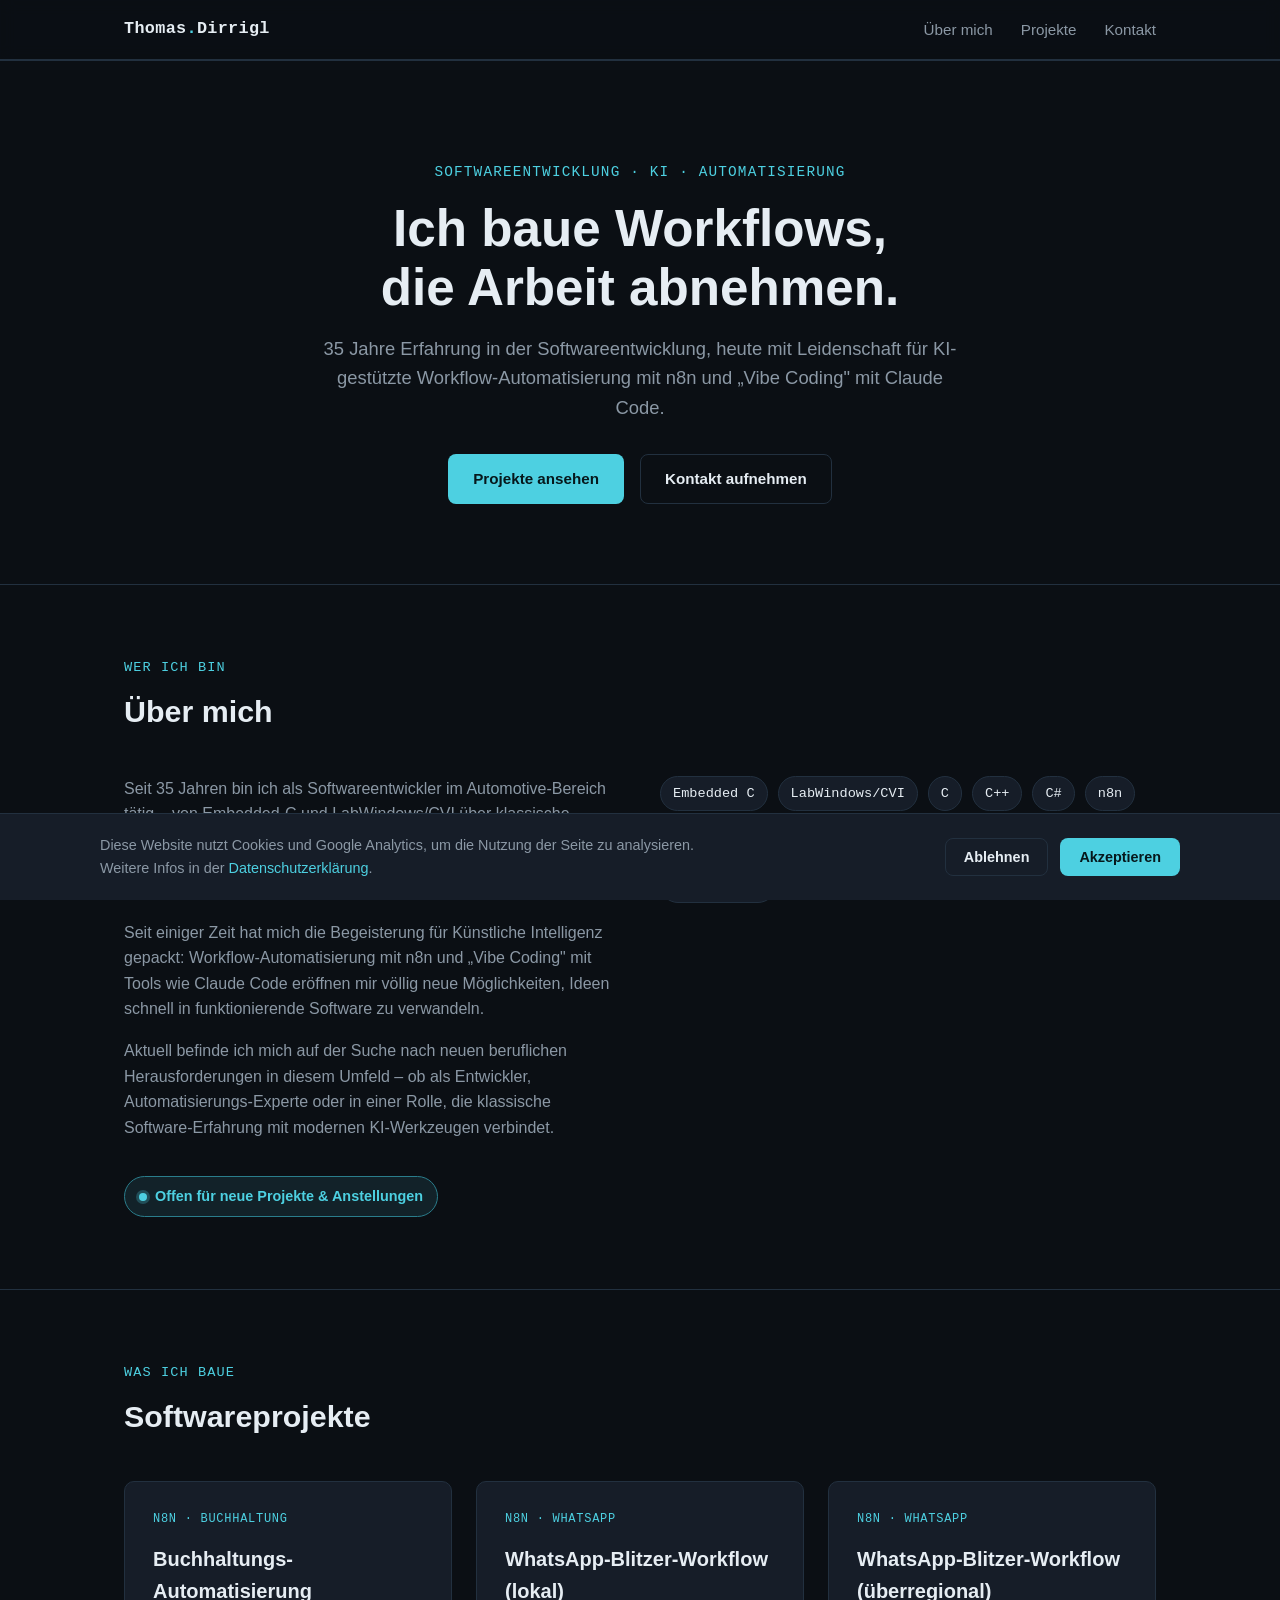
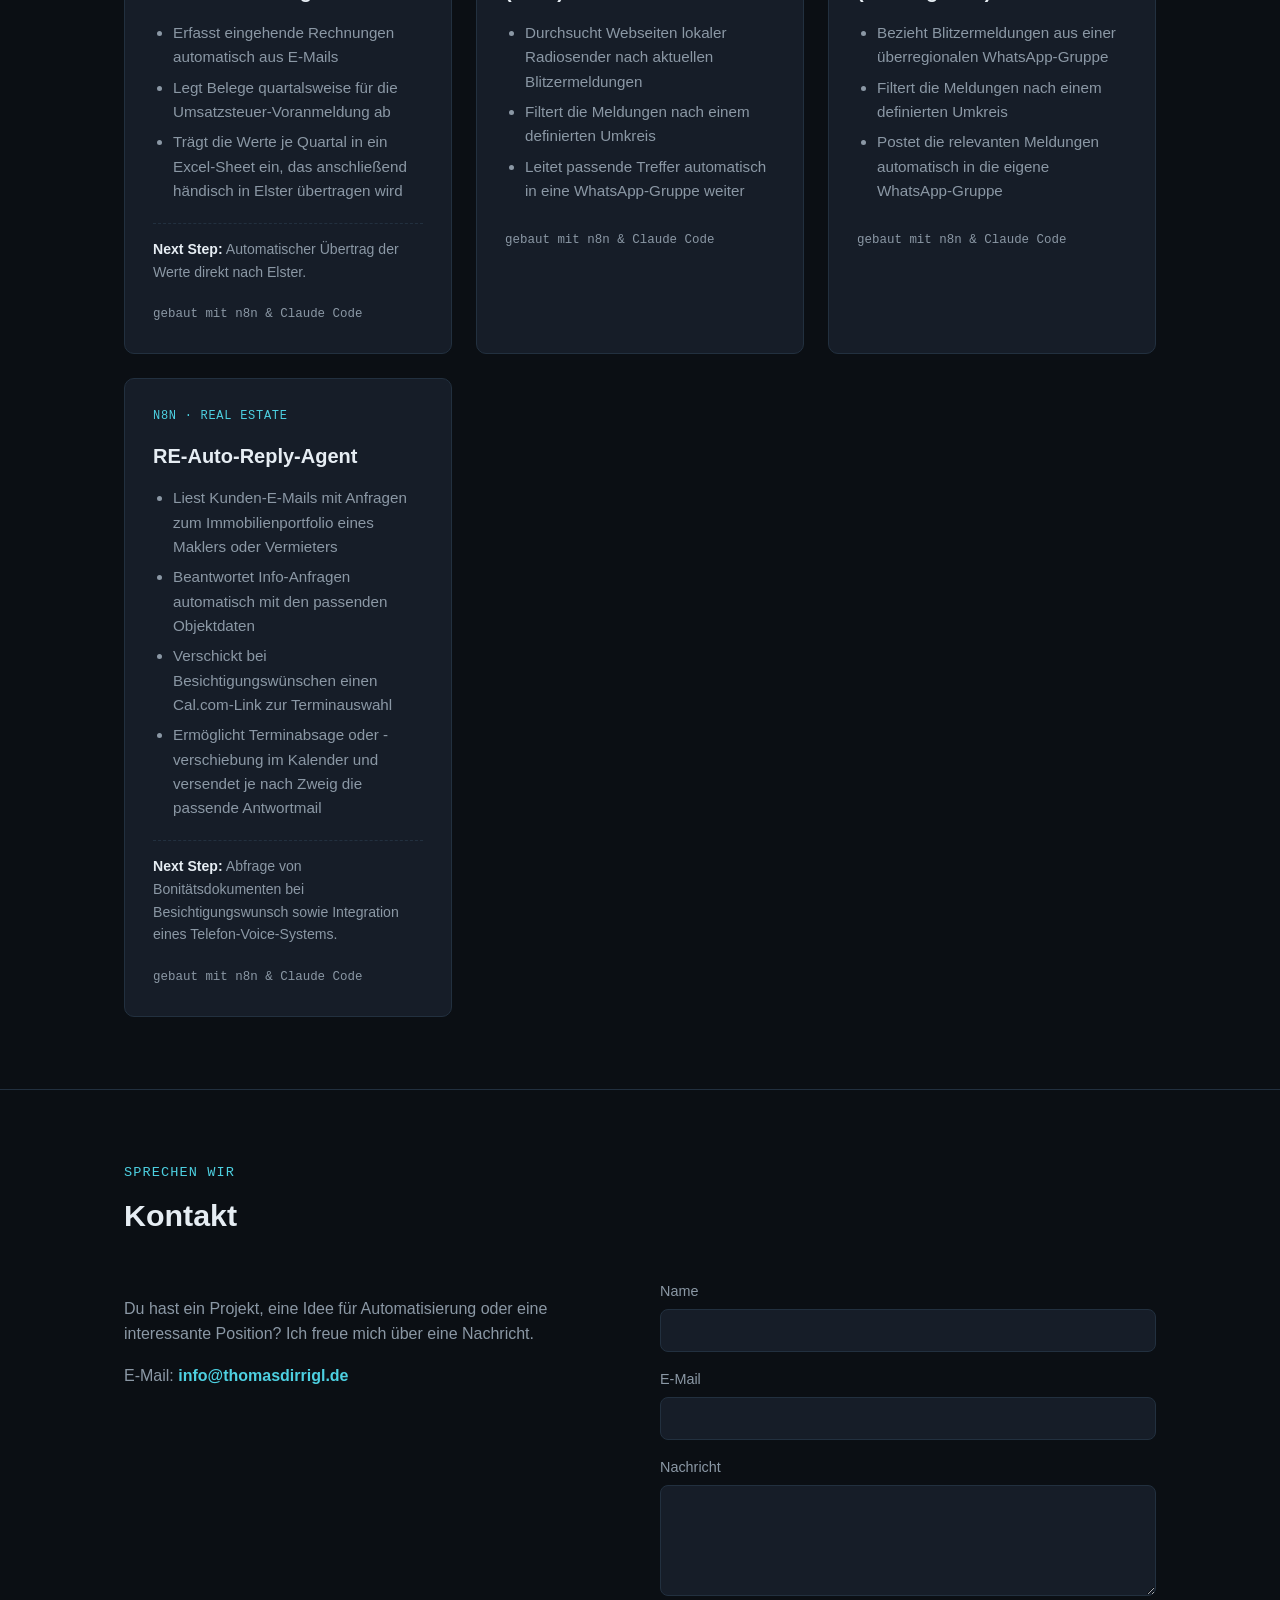
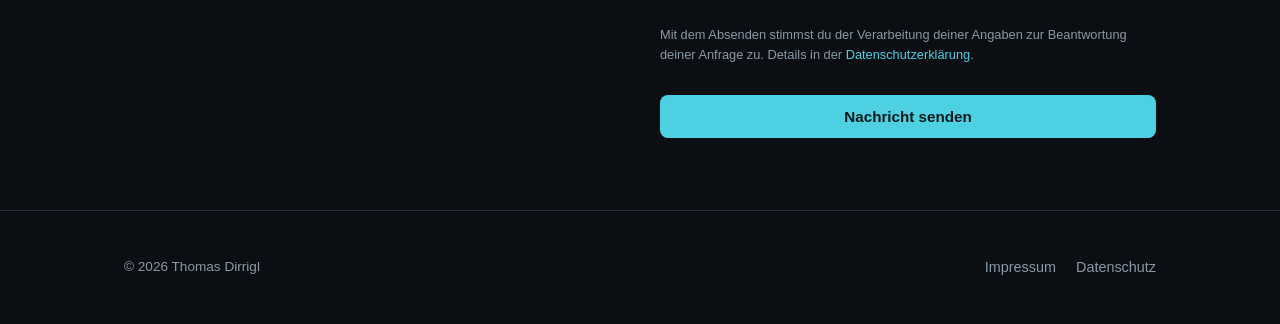
==== index.html @ 78b627fe "Initial website commit" ====
<!DOCTYPE html>
<html lang="de">
<head>
<meta charset="UTF-8">
<meta name="viewport" content="width=device-width, initial-scale=1.0">
<title>Thomas Dirrigl – Softwareentwickler &amp; Automatisierung mit n8n</title>
<meta name="description" content="Thomas Dirrigl – 35 Jahre Erfahrung in der Softwareentwicklung, heute begeistert von KI, Workflow-Automatisierung mit n8n und Vibe Coding.">
<link rel="stylesheet" href="css/style.css">
<link rel="icon" href="data:,">
</head>
<body>

<header class="site-header">
  <nav class="nav">
    <a href="#top" class="nav-brand">Thomas<span>.</span>Dirrigl</a>
    <button class="nav-toggle" id="navToggle" aria-label="Menü öffnen" aria-expanded="false">☰</button>
    <ul class="nav-links" id="navLinks">
      <li><a href="#about">Über mich</a></li>
      <li><a href="#projects">Projekte</a></li>
      <li><a href="#contact">Kontakt</a></li>
    </ul>
  </nav>
</header>

<main id="top">

  <section class="hero">
    <div class="container">
      <div class="hero-eyebrow">Softwareentwicklung · KI · Automatisierung</div>
      <h1>Ich baue Workflows,<br>die Arbeit abnehmen.</h1>
      <p>35 Jahre Erfahrung in der Softwareentwicklung, heute mit Leidenschaft für KI-gestützte Workflow-Automatisierung mit n8n und „Vibe Coding" mit Claude Code.</p>
      <div class="hero-actions">
        <a href="#projects" class="btn btn-primary">Projekte ansehen</a>
        <a href="#contact" class="btn btn-secondary">Kontakt aufnehmen</a>
      </div>
    </div>
  </section>

  <section id="about">
    <div class="container">
      <div class="section-header">
        <div class="section-eyebrow">Wer ich bin</div>
        <h2>Über mich</h2>
      </div>
      <div class="about-grid">
        <div>
          <p>Seit 35 Jahren bin ich als Softwareentwickler im Automotive-Bereich tätig – von Embedded-C und LabWindows/CVI über klassische Windows-Anwendungen bis hin zu C, C++ und C#. In dieser Zeit habe ich zahlreiche Mess-, Prüf- und Steuerungssysteme mitentwickelt.</p>
          <p>Seit einiger Zeit hat mich die Begeisterung für Künstliche Intelligenz gepackt: Workflow-Automatisierung mit n8n und „Vibe Coding" mit Tools wie Claude Code eröffnen mir völlig neue Möglichkeiten, Ideen schnell in funktionierende Software zu verwandeln.</p>
          <p>Aktuell befinde ich mich auf der Suche nach neuen beruflichen Herausforderungen in diesem Umfeld – ob als Entwickler, Automatisierungs-Experte oder in einer Rolle, die klassische Software-Erfahrung mit modernen KI-Werkzeugen verbindet.</p>
          <span class="status-badge">Offen für neue Projekte &amp; Anstellungen</span>
        </div>
        <div>
          <ul class="skills-list">
            <li>Embedded C</li>
            <li>LabWindows/CVI</li>
            <li>C</li>
            <li>C++</li>
            <li>C#</li>
            <li>n8n</li>
            <li>Workflow-Automatisierung</li>
            <li>KI-Agenten</li>
            <li>Claude Code</li>
            <li>Vibe Coding</li>
          </ul>
        </div>
      </div>
    </div>
  </section>

  <section id="projects">
    <div class="container">
      <div class="section-header">
        <div class="section-eyebrow">Was ich baue</div>
        <h2>Softwareprojekte</h2>
      </div>
      <div class="project-grid">

        <article class="project-card">
          <span class="project-tag">n8n · Buchhaltung</span>
          <h3>Buchhaltungs-Automatisierung</h3>
          <ul>
            <li>Erfasst eingehende Rechnungen automatisch aus E-Mails</li>
            <li>Legt Belege quartalsweise für die Umsatzsteuer-Voranmeldung ab</li>
            <li>Trägt die Werte je Quartal in ein Excel-Sheet ein, das anschließend händisch in Elster übertragen wird</li>
          </ul>
          <div class="next-step"><strong>Next Step:</strong> Automatischer Übertrag der Werte direkt nach Elster.</div>
          <div class="built-with">gebaut mit n8n &amp; Claude Code</div>
        </article>

        <article class="project-card">
          <span class="project-tag">n8n · WhatsApp</span>
          <h3>WhatsApp-Blitzer-Workflow (lokal)</h3>
          <ul>
            <li>Durchsucht Webseiten lokaler Radiosender nach aktuellen Blitzermeldungen</li>
            <li>Filtert die Meldungen nach einem definierten Umkreis</li>
            <li>Leitet passende Treffer automatisch in eine WhatsApp-Gruppe weiter</li>
          </ul>
          <div class="built-with">gebaut mit n8n &amp; Claude Code</div>
        </article>

        <article class="project-card">
          <span class="project-tag">n8n · WhatsApp</span>
          <h3>WhatsApp-Blitzer-Workflow (überregional)</h3>
          <ul>
            <li>Bezieht Blitzermeldungen aus einer überregionalen WhatsApp-Gruppe</li>
            <li>Filtert die Meldungen nach einem definierten Umkreis</li>
            <li>Postet die relevanten Meldungen automatisch in die eigene WhatsApp-Gruppe</li>
          </ul>
          <div class="built-with">gebaut mit n8n &amp; Claude Code</div>
        </article>

        <article class="project-card">
          <span class="project-tag">n8n · Real Estate</span>
          <h3>RE-Auto-Reply-Agent</h3>
          <ul>
            <li>Liest Kunden-E-Mails mit Anfragen zum Immobilienportfolio eines Maklers oder Vermieters</li>
            <li>Beantwortet Info-Anfragen automatisch mit den passenden Objektdaten</li>
            <li>Verschickt bei Besichtigungswünschen einen Cal.com-Link zur Terminauswahl</li>
            <li>Ermöglicht Terminabsage oder -verschiebung im Kalender und versendet je nach Zweig die passende Antwortmail</li>
          </ul>
          <div class="next-step"><strong>Next Step:</strong> Abfrage von Bonitätsdokumenten bei Besichtigungswunsch sowie Integration eines Telefon-Voice-Systems.</div>
          <div class="built-with">gebaut mit n8n &amp; Claude Code</div>
        </article>

      </div>
    </div>
  </section>

  <section id="contact">
    <div class="container">
      <div class="section-header">
        <div class="section-eyebrow">Sprechen wir</div>
        <h2>Kontakt</h2>
      </div>
      <div class="contact-grid">
        <div class="contact-info">
          <p>Du hast ein Projekt, eine Idee für Automatisierung oder eine interessante Position? Ich freue mich über eine Nachricht.</p>
          <p>E-Mail: <a href="mailto:info@thomasdirrigl.de">info@thomasdirrigl.de</a></p>
        </div>
        <form class="contact-form" id="contactForm" action="contact.php" method="POST">
          <div class="form-group">
            <label for="name">Name</label>
            <input type="text" id="name" name="name" required>
          </div>
          <div class="form-group">
            <label for="email">E-Mail</label>
            <input type="email" id="email" name="email" required>
          </div>
          <div class="form-group">
            <label for="message">Nachricht</label>
            <textarea id="message" name="message" rows="5" required></textarea>
          </div>
          <!-- Honeypot gegen Spam-Bots, für Menschen unsichtbar -->
          <div class="form-group form-hp" aria-hidden="true">
            <label for="website">Bitte leer lassen</label>
            <input type="text" id="website" name="website" tabindex="-1" autocomplete="off">
          </div>
          <p class="form-note">Mit dem Absenden stimmst du der Verarbeitung deiner Angaben zur Beantwortung deiner Anfrage zu. Details in der <a href="datenschutz.html">Datenschutzerklärung</a>.</p>
          <button type="submit" class="btn btn-primary">Nachricht senden</button>
          <div class="form-status" id="formStatus"></div>
        </form>
      </div>
    </div>
  </section>

</main>

<footer class="site-footer">
  <div class="container footer-inner">
    <p class="footer-copy">&copy; 2026 Thomas Dirrigl</p>
    <ul class="footer-links">
      <li><a href="impressum.html">Impressum</a></li>
      <li><a href="datenschutz.html">Datenschutz</a></li>
    </ul>
  </div>
</footer>

<div class="cookie-banner" id="cookieBanner">
  <div class="cookie-banner-inner">
    <p>Diese Website nutzt Cookies und Google Analytics, um die Nutzung der Seite zu analysieren. Weitere Infos in der <a href="datenschutz.html">Datenschutzerklärung</a>.</p>
    <div class="cookie-actions">
      <button class="btn btn-secondary" id="cookieDecline">Ablehnen</button>
      <button class="btn btn-primary" id="cookieAccept">Akzeptieren</button>
    </div>
  </div>
</div>

<script src="js/main.js"></script>
</body>
</html>
---- css/style.css ----
:root {
  --bg: #0b0f14;
  --bg-alt: #121821;
  --bg-card: #161d28;
  --text: #e6edf3;
  --text-muted: #8b98a5;
  --accent: #4dd0e1;
  --accent-dim: #2a7d8c;
  --border: #22303f;
  --radius: 10px;
  --max-width: 1080px;
  --font: -apple-system, BlinkMacSystemFont, "Segoe UI", Roboto, Helvetica, Arial, sans-serif;
  --font-mono: "SFMono-Regular", Consolas, "Liberation Mono", Menlo, monospace;
}

* {
  box-sizing: border-box;
}

html {
  scroll-behavior: smooth;
}

body {
  margin: 0;
  background: var(--bg);
  color: var(--text);
  font-family: var(--font);
  line-height: 1.6;
  -webkit-font-smoothing: antialiased;
}

a {
  color: var(--accent);
  text-decoration: none;
}

a:hover {
  text-decoration: underline;
}

.container {
  max-width: var(--max-width);
  margin: 0 auto;
  padding: 0 24px;
}

/* Header / Nav */
header.site-header {
  position: sticky;
  top: 0;
  z-index: 100;
  background: rgba(11, 15, 20, 0.85);
  backdrop-filter: blur(8px);
  border-bottom: 1px solid var(--border);
}

.nav {
  display: flex;
  align-items: center;
  justify-content: space-between;
  padding: 16px 24px;
  max-width: var(--max-width);
  margin: 0 auto;
}

.nav-brand {
  font-family: var(--font-mono);
  font-weight: 600;
  font-size: 1.05rem;
  color: var(--text);
  letter-spacing: 0.02em;
}

.nav-brand span {
  color: var(--accent);
}

.nav-links {
  display: flex;
  gap: 28px;
  list-style: none;
  margin: 0;
  padding: 0;
}

.nav-links a {
  color: var(--text-muted);
  font-size: 0.95rem;
  font-weight: 500;
}

.nav-links a:hover {
  color: var(--text);
  text-decoration: none;
}

.nav-toggle {
  display: none;
  background: none;
  border: 1px solid var(--border);
  border-radius: 6px;
  color: var(--text);
  padding: 6px 10px;
  cursor: pointer;
  font-size: 1.1rem;
}

/* Hero */
.hero {
  padding: 100px 0 80px;
  text-align: center;
}

.hero-eyebrow {
  font-family: var(--font-mono);
  color: var(--accent);
  font-size: 0.9rem;
  letter-spacing: 0.08em;
  text-transform: uppercase;
  margin-bottom: 16px;
}

.hero h1 {
  font-size: clamp(2rem, 5vw, 3.2rem);
  margin: 0 0 16px;
  line-height: 1.15;
}

.hero p {
  color: var(--text-muted);
  font-size: 1.15rem;
  max-width: 640px;
  margin: 0 auto 32px;
}

.hero-actions {
  display: flex;
  gap: 16px;
  justify-content: center;
  flex-wrap: wrap;
}

.btn {
  display: inline-block;
  padding: 12px 24px;
  border-radius: 8px;
  font-weight: 600;
  font-size: 0.95rem;
  cursor: pointer;
  border: 1px solid transparent;
}

.btn-primary {
  background: var(--accent);
  color: #06181c;
}

.btn-primary:hover {
  background: #6ddce9;
  text-decoration: none;
}

.btn-secondary {
  background: transparent;
  color: var(--text);
  border-color: var(--border);
}

.btn-secondary:hover {
  border-color: var(--accent);
  color: var(--accent);
  text-decoration: none;
}

/* Sections */
section {
  padding: 72px 0;
  border-top: 1px solid var(--border);
}

.section-header {
  margin-bottom: 40px;
}

.section-eyebrow {
  font-family: var(--font-mono);
  color: var(--accent);
  font-size: 0.85rem;
  letter-spacing: 0.08em;
  text-transform: uppercase;
  margin-bottom: 8px;
}

.section-header h2 {
  font-size: 1.9rem;
  margin: 0;
}

/* About */
.about-grid {
  display: grid;
  grid-template-columns: 1fr 1fr;
  gap: 40px;
  align-items: start;
}

.about-grid p {
  color: var(--text-muted);
  margin: 0 0 16px;
}

.skills-list {
  list-style: none;
  margin: 0;
  padding: 0;
  display: flex;
  flex-wrap: wrap;
  gap: 10px;
}

.skills-list li {
  background: var(--bg-card);
  border: 1px solid var(--border);
  color: var(--text);
  font-family: var(--font-mono);
  font-size: 0.85rem;
  padding: 6px 12px;
  border-radius: 999px;
}

.status-badge {
  display: inline-flex;
  align-items: center;
  gap: 8px;
  background: rgba(77, 208, 225, 0.1);
  border: 1px solid var(--accent-dim);
  color: var(--accent);
  font-size: 0.9rem;
  font-weight: 600;
  padding: 8px 14px;
  border-radius: 999px;
  margin-top: 20px;
}

.status-badge::before {
  content: "";
  width: 8px;
  height: 8px;
  border-radius: 50%;
  background: var(--accent);
  box-shadow: 0 0 0 3px rgba(77, 208, 225, 0.25);
}

/* Projects */
.project-grid {
  display: grid;
  grid-template-columns: repeat(auto-fit, minmax(300px, 1fr));
  gap: 24px;
}

.project-card {
  background: var(--bg-card);
  border: 1px solid var(--border);
  border-radius: var(--radius);
  padding: 28px;
  display: flex;
  flex-direction: column;
  gap: 14px;
}

.project-card .project-tag {
  font-family: var(--font-mono);
  font-size: 0.75rem;
  color: var(--accent);
  text-transform: uppercase;
  letter-spacing: 0.06em;
}

.project-card h3 {
  margin: 0;
  font-size: 1.25rem;
}

.project-card ul {
  margin: 0;
  padding-left: 20px;
  color: var(--text-muted);
  font-size: 0.95rem;
}

.project-card li {
  margin-bottom: 6px;
}

.project-card .next-step {
  margin-top: auto;
  padding-top: 14px;
  border-top: 1px dashed var(--border);
  font-size: 0.88rem;
  color: var(--text-muted);
}

.project-card .next-step strong {
  color: var(--text);
}

.built-with {
  margin-top: 8px;
  font-family: var(--font-mono);
  font-size: 0.78rem;
  color: var(--text-muted);
}

/* Contact */
.contact-grid {
  display: grid;
  grid-template-columns: 1fr 1fr;
  gap: 40px;
}

.contact-info p {
  color: var(--text-muted);
}

.contact-info a {
  font-weight: 600;
}

form.contact-form {
  display: flex;
  flex-direction: column;
  gap: 16px;
}

.form-group {
  display: flex;
  flex-direction: column;
  gap: 6px;
}

.form-group label {
  font-size: 0.9rem;
  color: var(--text-muted);
}

.form-group input,
.form-group textarea {
  background: var(--bg-card);
  border: 1px solid var(--border);
  border-radius: 8px;
  padding: 12px 14px;
  color: var(--text);
  font-family: var(--font);
  font-size: 0.95rem;
  resize: vertical;
}

.form-group input:focus,
.form-group textarea:focus {
  outline: none;
  border-color: var(--accent);
}

.form-hp {
  position: absolute;
  left: -9999px;
  opacity: 0;
}

.form-note {
  font-size: 0.8rem;
  color: var(--text-muted);
}

.form-status {
  font-size: 0.9rem;
  padding: 10px 14px;
  border-radius: 8px;
  display: none;
}

.form-status.success {
  display: block;
  background: rgba(77, 208, 225, 0.1);
  border: 1px solid var(--accent-dim);
  color: var(--accent);
}

.form-status.error {
  display: block;
  background: rgba(225, 77, 77, 0.1);
  border: 1px solid #a33;
  color: #ff8080;
}

/* Footer */
footer.site-footer {
  border-top: 1px solid var(--border);
  padding: 32px 0;
}

.footer-inner {
  display: flex;
  justify-content: space-between;
  align-items: center;
  flex-wrap: wrap;
  gap: 16px;
}

.footer-links {
  display: flex;
  gap: 20px;
  list-style: none;
  margin: 0;
  padding: 0;
}

.footer-links a {
  color: var(--text-muted);
  font-size: 0.9rem;
}

.footer-copy {
  color: var(--text-muted);
  font-size: 0.85rem;
}

/* Legal pages */
.legal-content {
  padding: 60px 0 100px;
}

.legal-content h1 {
  font-size: 2rem;
  margin-bottom: 8px;
}

.legal-content h2 {
  font-size: 1.3rem;
  margin-top: 40px;
  color: var(--text);
}

.legal-content h3 {
  font-size: 1.05rem;
  margin-top: 24px;
}

.legal-content p,
.legal-content li {
  color: var(--text-muted);
}

.legal-content a {
  word-break: break-word;
}

.back-link {
  display: inline-block;
  margin-bottom: 24px;
  font-family: var(--font-mono);
  font-size: 0.9rem;
}

/* Cookie banner */
.cookie-banner {
  position: fixed;
  bottom: 0;
  left: 0;
  right: 0;
  z-index: 200;
  background: var(--bg-card);
  border-top: 1px solid var(--border);
  padding: 20px 24px;
  display: none;
}

.cookie-banner.visible {
  display: block;
}

.cookie-banner-inner {
  max-width: var(--max-width);
  margin: 0 auto;
  display: flex;
  align-items: center;
  justify-content: space-between;
  gap: 24px;
  flex-wrap: wrap;
}

.cookie-banner p {
  margin: 0;
  color: var(--text-muted);
  font-size: 0.9rem;
  max-width: 640px;
}

.cookie-banner p a {
  color: var(--accent);
}

.cookie-actions {
  display: flex;
  gap: 12px;
  flex-wrap: wrap;
}

.cookie-actions .btn {
  padding: 10px 18px;
  font-size: 0.9rem;
}

@media (max-width: 720px) {
  .nav-links {
    position: absolute;
    top: 100%;
    left: 0;
    right: 0;
    background: var(--bg-alt);
    border-bottom: 1px solid var(--border);
    flex-direction: column;
    padding: 16px 24px;
    gap: 16px;
    display: none;
  }

  .nav-links.open {
    display: flex;
  }

  .nav-toggle {
    display: inline-block;
  }

  .about-grid,
  .contact-grid {
    grid-template-columns: 1fr;
  }

  .footer-inner {
    flex-direction: column;
    align-items: flex-start;
  }
}
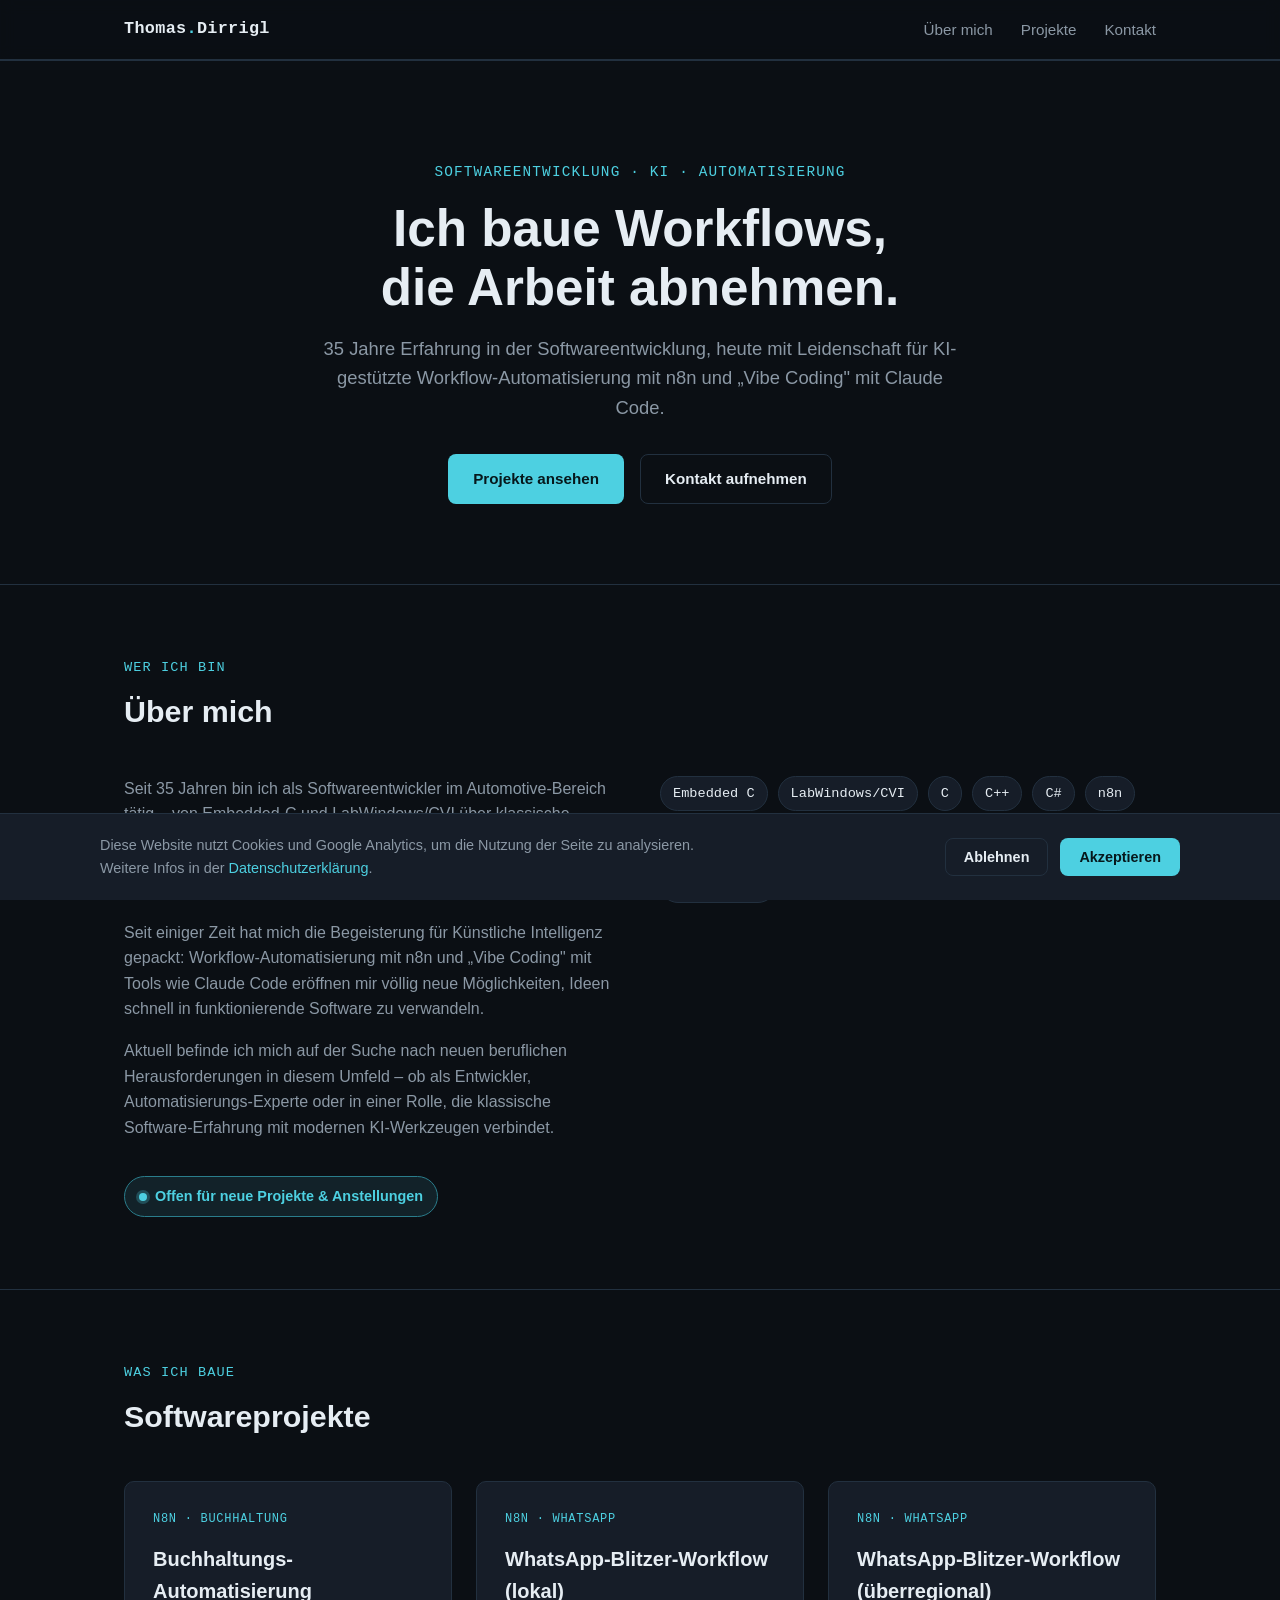
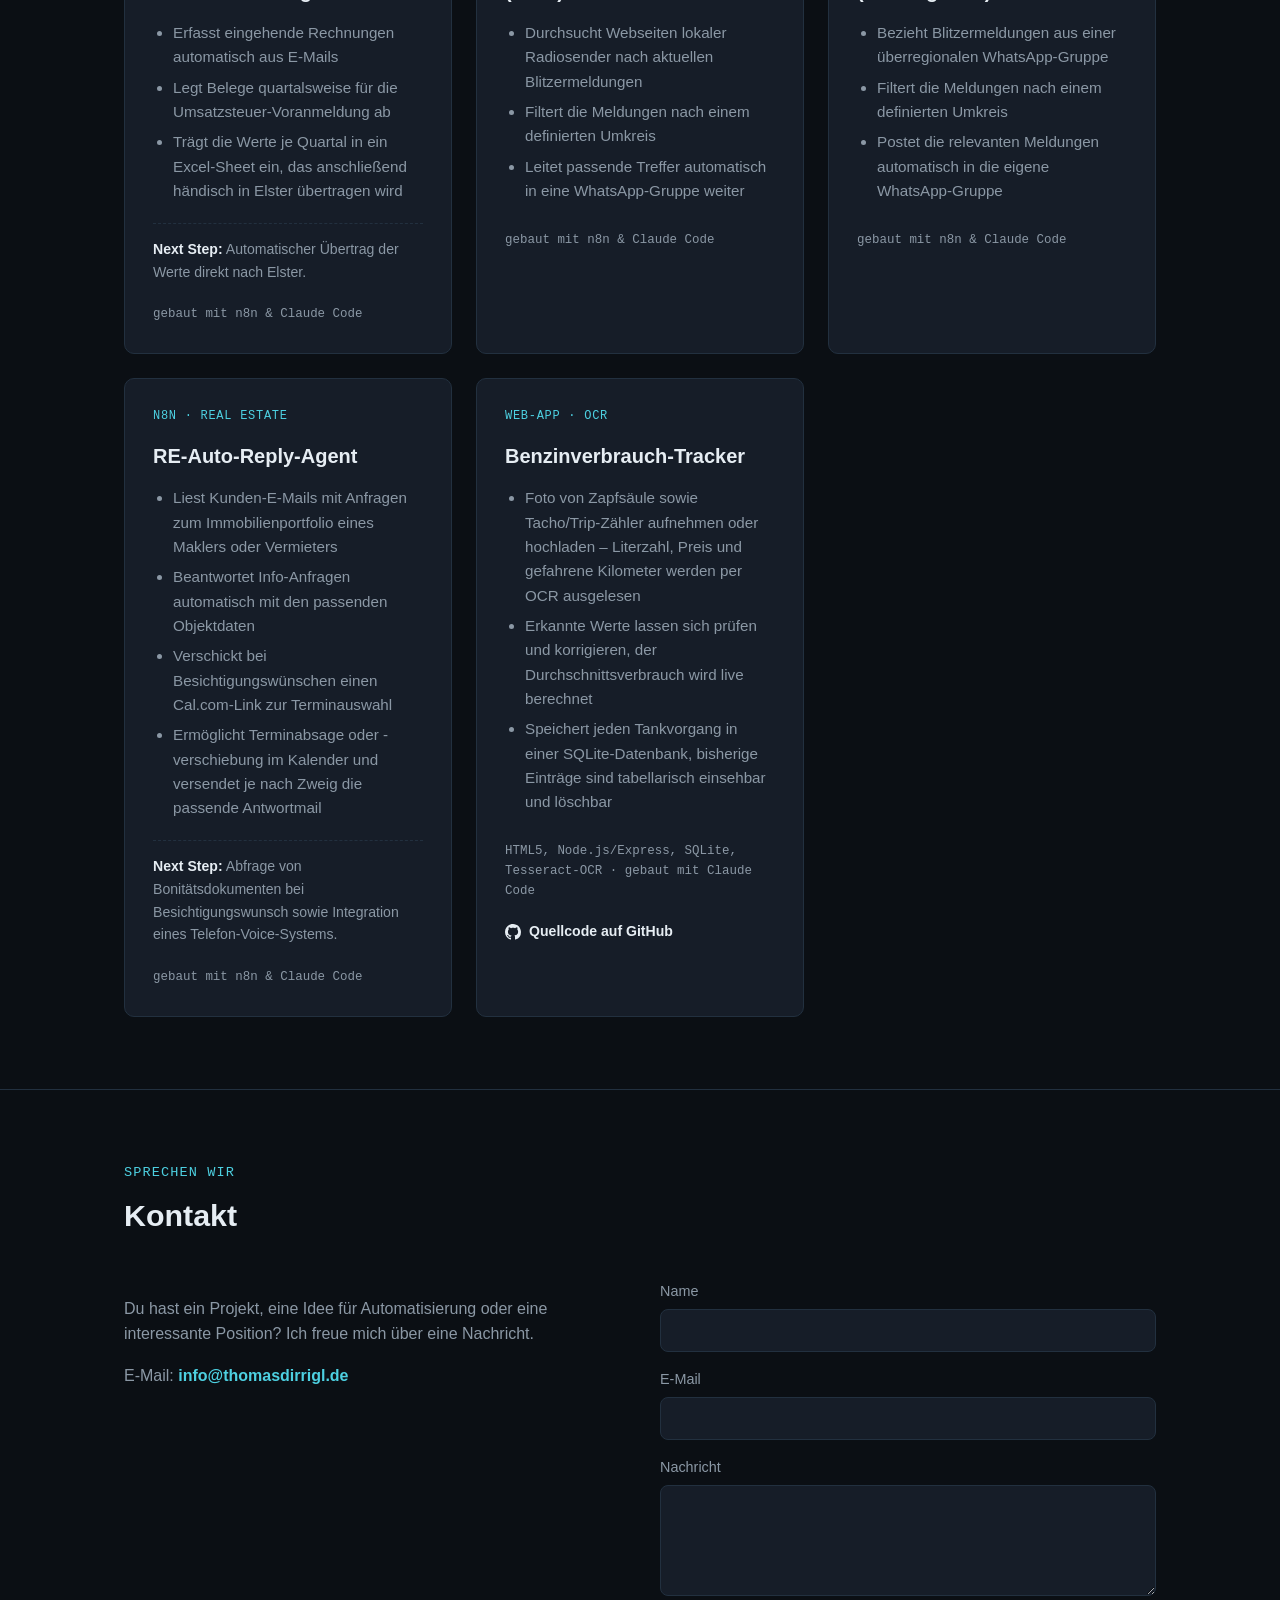
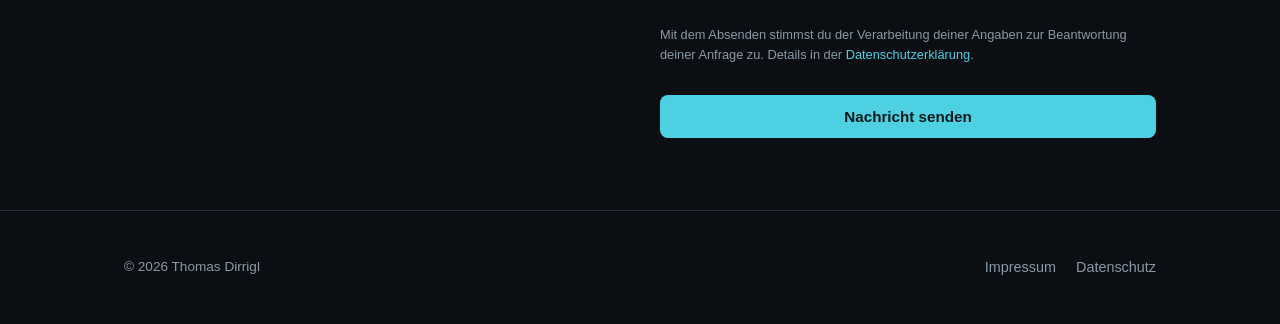
==== commit 976ac444: "Add Benzinverbrauch-Tracker project to portfolio Includes link to the public GitHub repo." ====
--- a/index.html
+++ b/index.html
@@ -122,6 +122,21 @@
           <div class="built-with">gebaut mit n8n &amp; Claude Code</div>
         </article>
 
+        <article class="project-card">
+          <span class="project-tag">Web-App · OCR</span>
+          <h3>Benzinverbrauch-Tracker</h3>
+          <ul>
+            <li>Foto von Zapfsäule sowie Tacho/Trip-Zähler aufnehmen oder hochladen – Literzahl, Preis und gefahrene Kilometer werden per OCR ausgelesen</li>
+            <li>Erkannte Werte lassen sich prüfen und korrigieren, der Durchschnittsverbrauch wird live berechnet</li>
+            <li>Speichert jeden Tankvorgang in einer SQLite-Datenbank, bisherige Einträge sind tabellarisch einsehbar und löschbar</li>
+          </ul>
+          <div class="built-with">HTML5, Node.js/Express, SQLite, Tesseract-OCR · gebaut mit Claude Code</div>
+          <a class="repo-link" href="https://github.com/thomasdirrigl/BenzinverbrauchsDB" target="_blank" rel="noopener noreferrer">
+            <svg width="16" height="16" viewBox="0 0 16 16" fill="currentColor" aria-hidden="true"><path d="M8 0C3.58 0 0 3.58 0 8c0 3.54 2.29 6.53 5.47 7.59.4.07.55-.17.55-.38 0-.19-.01-.82-.01-1.49-2.01.37-2.53-.49-2.69-.94-.09-.23-.48-.94-.82-1.13-.28-.15-.68-.52-.01-.53.63-.01 1.08.58 1.23.82.72 1.21 1.87.87 2.33.66.07-.52.28-.87.51-1.07-1.78-.2-3.64-.89-3.64-3.95 0-.87.31-1.59.82-2.15-.08-.2-.36-1.02.08-2.12 0 0 .67-.21 2.2.82.64-.18 1.32-.27 2-.27.68 0 1.36.09 2 .27 1.53-1.04 2.2-.82 2.2-.82.44 1.1.16 1.92.08 2.12.51.56.82 1.27.82 2.15 0 3.07-1.87 3.75-3.65 3.95.29.25.54.73.54 1.48 0 1.07-.01 1.93-.01 2.2 0 .21.15.46.55.38A8.01 8.01 0 0 0 16 8c0-4.42-3.58-8-8-8Z"/></svg>
+            <span>Quellcode auf GitHub</span>
+          </a>
+        </article>
+
       </div>
     </div>
   </section>
--- a/css/style.css
+++ b/css/style.css
@@ -312,6 +312,25 @@
   color: var(--text-muted);
 }
 
+.repo-link {
+  display: inline-flex;
+  align-items: center;
+  gap: 8px;
+  margin-top: 4px;
+  font-size: 0.88rem;
+  font-weight: 600;
+  color: var(--text);
+}
+
+.repo-link:hover {
+  color: var(--accent);
+  text-decoration: none;
+}
+
+.repo-link svg {
+  flex-shrink: 0;
+}
+
 /* Contact */
 .contact-grid {
   display: grid;
